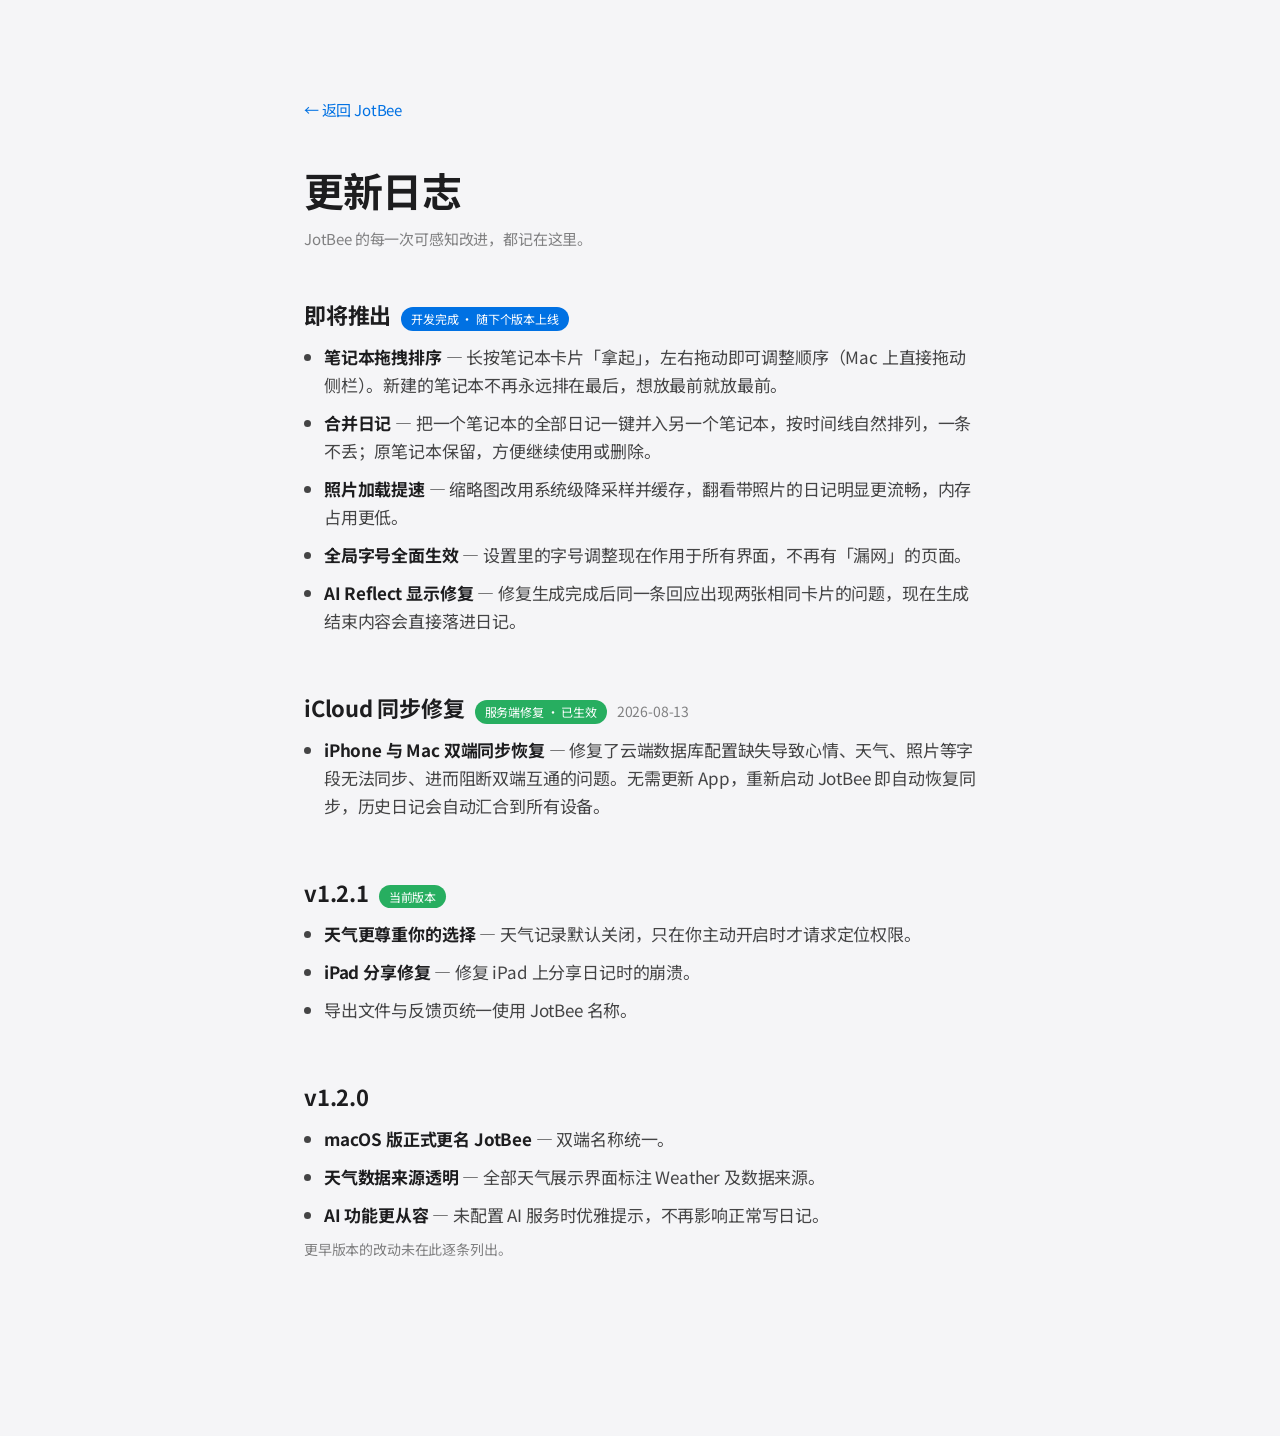
==== changelog.html @ 76818649 "site: 新增更新日志页(即将推出/服务端修复/历史版本)+ 导航与 footer 入口 + 首页版本号订正 v1.2.1 Co-Authored-By: Claude Fable 5 <norep" ====
<!DOCTYPE html>
<html lang="zh-CN">
<head>
    <meta charset="UTF-8">
    <meta name="viewport" content="width=device-width, initial-scale=1.0">
    <title>JotBee 更新日志</title>
    <meta name="description" content="JotBee 的每一次可感知改进：新功能、体验优化与问题修复。">
    <link rel="icon" type="image/png" href="assets/favicon-jotbee.png">
    <link rel="apple-touch-icon" href="assets/favicon-jotbee.png">
    <link rel="stylesheet" href="styles.css">
    <style>
        .changelog-wrap { max-width: 720px; margin: 0 auto; padding: 96px 24px 120px; }
        .changelog-wrap h1 { font-size: 40px; letter-spacing: -0.02em; margin-bottom: 8px; }
        .changelog-meta { color: var(--text-tertiary); font-size: 15px; margin-bottom: 48px; }
        .changelog-back { display: inline-block; margin-bottom: 40px; color: var(--accent); text-decoration: none; font-size: 15px; }
        .changelog-back:hover { text-decoration: underline; }
        .release { margin-bottom: 56px; }
        .release-head { display: flex; align-items: baseline; gap: 10px; flex-wrap: wrap; margin-bottom: 4px; }
        .release-head h2 { font-size: 22px; letter-spacing: -0.01em; margin: 0; }
        .release-badge { font-size: 12px; padding: 3px 10px; border-radius: 999px; background: var(--accent); color: #fff; white-space: nowrap; }
        .release-badge.badge-live { background: #27AE60; }
        .release-date { color: var(--text-tertiary); font-size: 14px; }
        .release ul { padding-left: 20px; margin: 12px 0 0; }
        .release li { color: var(--text-secondary); font-size: 17px; line-height: 1.65; margin: 10px 0; }
        .release li strong { color: var(--text-primary); }
        .release-note { color: var(--text-tertiary); font-size: 14px; margin-top: 10px; }
    </style>
</head>
<body>
    <div class="changelog-wrap">
        <a class="changelog-back" href="index.html">← 返回 JotBee</a>
        <h1>更新日志</h1>
        <p class="changelog-meta">JotBee 的每一次可感知改进，都记在这里。</p>

        <div class="release">
            <div class="release-head">
                <h2>即将推出</h2>
                <span class="release-badge">开发完成 · 随下个版本上线</span>
            </div>
            <ul>
                <li><strong>笔记本拖拽排序</strong> — 长按笔记本卡片「拿起」，左右拖动即可调整顺序（Mac 上直接拖动侧栏）。新建的笔记本不再永远排在最后，想放最前就放最前。</li>
                <li><strong>合并日记</strong> — 把一个笔记本的全部日记一键并入另一个笔记本，按时间线自然排列，一条不丢；原笔记本保留，方便继续使用或删除。</li>
                <li><strong>照片加载提速</strong> — 缩略图改用系统级降采样并缓存，翻看带照片的日记明显更流畅，内存占用更低。</li>
                <li><strong>全局字号全面生效</strong> — 设置里的字号调整现在作用于所有界面，不再有「漏网」的页面。</li>
                <li><strong>AI Reflect 显示修复</strong> — 修复生成完成后同一条回应出现两张相同卡片的问题，现在生成结束内容会直接落进日记。</li>
            </ul>
        </div>

        <div class="release">
            <div class="release-head">
                <h2>iCloud 同步修复</h2>
                <span class="release-badge badge-live">服务端修复 · 已生效</span>
                <span class="release-date">2026-08-13</span>
            </div>
            <ul>
                <li><strong>iPhone 与 Mac 双端同步恢复</strong> — 修复了云端数据库配置缺失导致心情、天气、照片等字段无法同步、进而阻断双端互通的问题。无需更新 App，重新启动 JotBee 即自动恢复同步，历史日记会自动汇合到所有设备。</li>
            </ul>
        </div>

        <div class="release">
            <div class="release-head">
                <h2>v1.2.1</h2>
                <span class="release-badge badge-live">当前版本</span>
            </div>
            <ul>
                <li><strong>天气更尊重你的选择</strong> — 天气记录默认关闭，只在你主动开启时才请求定位权限。</li>
                <li><strong>iPad 分享修复</strong> — 修复 iPad 上分享日记时的崩溃。</li>
                <li>导出文件与反馈页统一使用 JotBee 名称。</li>
            </ul>
        </div>

        <div class="release">
            <div class="release-head">
                <h2>v1.2.0</h2>
            </div>
            <ul>
                <li><strong>macOS 版正式更名 JotBee</strong> — 双端名称统一。</li>
                <li><strong>天气数据来源透明</strong> — 全部天气展示界面标注  Weather 及数据来源。</li>
                <li><strong>AI 功能更从容</strong> — 未配置 AI 服务时优雅提示，不再影响正常写日记。</li>
            </ul>
            <p class="release-note">更早版本的改动未在此逐条列出。</p>
        </div>
    </div>
</body>
</html>
---- styles.css ----
/* ===== ClearSky — Apple-inspired System (v2) ===== */

@import url('https://fonts.googleapis.com/css2?family=Noto+Sans+SC:wght@300;400;500;600;700&display=swap');

*, *::before, *::after { margin: 0; padding: 0; box-sizing: border-box }

:root {
    /* Surfaces (defaults — overridden by theme classes) */
    --bg-page: #f5f5f7;
    --bg-dark: #000000;
    --bg-white: #ffffff;
    --bg-light: #f5f5f7;
    --bg-card: #ffffff;
    --bg-card-dark: #1d1d1f;

    --text-primary: #1d1d1f;
    --text-secondary: rgba(0, 0, 0, 0.72);
    --text-tertiary: rgba(0, 0, 0, 0.48);

    --accent: #0071e3;
    --accent-hover: #0077ed;
    --accent-soft: rgba(0, 113, 227, 0.08);
    --link-light: #0066cc;
    --link-dark: #2997ff;

    --border-light: rgba(0, 0, 0, 0.08);
    --border-dark: rgba(255, 255, 255, 0.12);

    --font-display: 'SF Pro Display', -apple-system, BlinkMacSystemFont,
        'PingFang SC', 'Noto Sans SC', 'Source Han Sans CN',
        'Microsoft YaHei', 'Helvetica Neue', sans-serif;
    --font-text: 'SF Pro Text', -apple-system, BlinkMacSystemFont,
        'PingFang SC', 'Noto Sans SC', 'Source Han Sans CN',
        'Microsoft YaHei', 'Helvetica Neue', sans-serif;
    --font-mono: 'SF Mono', ui-monospace, Menlo, monospace;

    --max-width: 1040px;
    --section-padding: 120px 0;
    --radius-card: 18px;
    --radius-tile: 22px;
    --radius-pill: 980px;
}

/* ===== Theme: Warm (gold + cream) ===== */
.theme-warm {
    --bg-page: #f4efe6;
    --bg-light: #f4efe6;
    --bg-white: #faf6ef;
    --bg-card: #faf6ef;
    --accent: #a17434;
    --accent-hover: #b88440;
    --accent-soft: rgba(161, 116, 52, 0.10);
    --link-light: #7d5722;
    --link-dark: #d6a558;
}

/* ===== Theme: Mono (pure black/white) ===== */
.theme-mono {
    --accent: #1d1d1f;
    --accent-hover: #000000;
    --accent-soft: rgba(0, 0, 0, 0.06);
    --link-light: #1d1d1f;
    --link-dark: #ffffff;
}

html { scroll-behavior: smooth }

body {
    font-family: var(--font-text);
    font-size: 17px;
    line-height: 1.47;
    letter-spacing: -0.01em;
    color: var(--text-primary);
    background: var(--bg-page);
    -webkit-font-smoothing: antialiased;
    -moz-osx-font-smoothing: grayscale;
    text-wrap: pretty;
}

a { color: inherit; text-decoration: none }
img { max-width: 100%; height: auto; display: block }
button { font-family: inherit; cursor: pointer; border: none; background: none }

/* ===== Skip link ===== */
.skip-nav {
    position: absolute; top: -100%; left: 16px; z-index: 200;
    background: var(--accent); color: #fff;
    padding: 8px 16px; border-radius: 0 0 8px 8px;
    font-size: 14px; font-weight: 600;
}
.skip-nav:focus { top: 0 }

/* ===== Top Nav ===== */
.nav {
    position: sticky; top: 0; z-index: 100;
    background: rgba(0, 0, 0, 0.78);
    backdrop-filter: saturate(180%) blur(20px);
    -webkit-backdrop-filter: saturate(180%) blur(20px);
    height: 48px;
}
.theme-warm .nav { background: rgba(40, 26, 14, 0.82) }
.nav-inner {
    max-width: var(--max-width);
    margin: 0 auto; padding: 0 24px;
    height: 48px;
    display: flex; align-items: center; justify-content: space-between;
}
.nav-logo {
    font-family: var(--font-display);
    font-size: 17px; font-weight: 600;
    color: #fff; letter-spacing: -0.01em;
    display: inline-flex; align-items: center; gap: 8px;
}
.nav-logo-mark {
    width: 16px; height: 16px;
    border-radius: 4px;
    background: linear-gradient(135deg, #fff 0%, #d4d4d6 100%);
    display: inline-block;
}
.theme-warm .nav-logo-mark {
    background: linear-gradient(135deg, #e6c98a 0%, #a17434 100%);
}
.nav-links { display: flex; gap: 28px }
.nav-links a {
    font-size: 12px; font-weight: 400;
    color: rgba(255, 255, 255, 0.78);
    transition: color .2s;
}
.nav-links a:hover { color: #fff }

/* ===== Sections ===== */
.section { padding: var(--section-padding); position: relative }
.section-inner {
    max-width: var(--max-width);
    margin: 0 auto; padding: 0 24px;
}
.section-dark { background: var(--bg-dark); color: #fff }
.section-light { background: var(--bg-light); color: var(--text-primary) }
.section-white { background: var(--bg-white); color: var(--text-primary) }
.section + .section { border-top: 0 }

.theme-warm .section-dark { background: #1a120a }

/* ===== Typography ===== */
.eyebrow {
    font-family: var(--font-display);
    font-size: 13px; font-weight: 500;
    text-transform: uppercase;
    letter-spacing: 0.12em;
    color: var(--accent);
    margin-bottom: 16px;
}
.section-dark .eyebrow { color: var(--link-dark) }
.theme-mono .section-dark .eyebrow { color: rgba(255,255,255,.7) }

.headline-hero {
    font-family: var(--font-display);
    font-size: clamp(40px, 6vw, 76px);
    font-weight: 600;
    line-height: 1.04;
    letter-spacing: -0.025em;
}
.headline-section {
    font-family: var(--font-display);
    font-size: clamp(28px, 4vw, 44px);
    font-weight: 600;
    line-height: 1.08;
    letter-spacing: -0.015em;
}
.headline-tile {
    font-family: var(--font-display);
    font-size: 24px; font-weight: 600;
    line-height: 1.16; letter-spacing: -0.01em;
}
.subtitle {
    font-family: var(--font-display);
    font-size: clamp(17px, 1.6vw, 21px);
    font-weight: 400;
    line-height: 1.4;
    letter-spacing: 0;
    margin-top: 16px;
    color: var(--text-secondary);
    max-width: 640px;
}
.section-dark .subtitle { color: rgba(255, 255, 255, 0.72) }
.section-inner.center { text-align: center }
.section-inner.center .subtitle { margin-left: auto; margin-right: auto }

/* ===== Buttons ===== */
.btn {
    display: inline-flex; align-items: center; gap: 8px;
    font-family: var(--font-text);
    font-size: 15px; font-weight: 500;
    padding: 11px 24px;
    border-radius: var(--radius-pill);
    transition: all .2s ease;
    border: 1px solid transparent;
}
.btn-primary { background: var(--accent); color: #fff }
.btn-primary:hover { background: var(--accent-hover); transform: translateY(-1px) }
.btn-ghost {
    border-color: rgba(0,0,0,.18);
    color: var(--text-primary);
}
.btn-ghost:hover { background: rgba(0,0,0,.04) }
.section-dark .btn-ghost {
    border-color: rgba(255,255,255,.28);
    color: #fff;
}
.section-dark .btn-ghost:hover { background: rgba(255,255,255,.08) }
.theme-mono .btn-primary { background: #1d1d1f; color: #fff }
.theme-mono .section-dark .btn-primary { background: #fff; color: #000 }

.link-arrow {
    display: inline-flex; align-items: center; gap: 4px;
    color: var(--accent);
    font-size: 15px; font-weight: 500;
    transition: gap .2s;
}
.link-arrow:hover { gap: 8px }
.section-dark .link-arrow { color: var(--link-dark) }
.theme-mono .section-dark .link-arrow { color: #fff }

/* ===== Hero ===== */
.hero {
    padding: 80px 0 40px;
    display: grid;
    grid-template-columns: 1.05fr 1fr;
    gap: 64px;
    align-items: center;
}
.hero-text .headline-hero { margin-bottom: 0 }
.hero-meta {
    margin-top: 32px;
    display: flex; gap: 16px; flex-wrap: wrap;
    align-items: center;
}
.hero-stat {
    display: inline-flex; align-items: center; gap: 8px;
    font-size: 13px;
    color: rgba(255,255,255,.6);
}
.hero-stat-dot {
    width: 6px; height: 6px;
    border-radius: 50%;
    background: #34c759;
    box-shadow: 0 0 0 4px rgba(52, 199, 89, 0.18);
}

/* Hero mockup composition */
.hero-stage {
    position: relative;
    aspect-ratio: 4 / 5;
    width: 100%;
    max-width: 460px;
    margin: 0 auto;
}
.mock {
    position: absolute;
    border-radius: 14px;
    overflow: hidden;
    box-shadow:
        0 1px 1px rgba(0,0,0,.04),
        0 12px 28px rgba(0,0,0,.18),
        0 32px 80px rgba(0,0,0,.28);
}

/* JotBee editor mock — back left */
.mock-jotbee {
    width: 78%;
    top: 6%;
    left: 0;
    background: #faf6ef;
    transform: rotate(-3deg);
    border: 1px solid rgba(0,0,0,.06);
}
.theme-mono .mock-jotbee { background: #fff }
.mock-jotbee-bar {
    height: 30px;
    background: linear-gradient(180deg, #f0ebe1 0%, #e8e2d4 100%);
    display: flex; align-items: center; padding: 0 12px; gap: 6px;
    border-bottom: 1px solid rgba(0,0,0,.05);
}
.mock-jotbee-bar i {
    width: 10px; height: 10px; border-radius: 50%;
    background: rgba(0,0,0,.18);
}
.mock-jotbee-bar i:nth-child(1) { background: #ff5f57 }
.mock-jotbee-bar i:nth-child(2) { background: #febc2e }
.mock-jotbee-bar i:nth-child(3) { background: #28c840 }
.mock-jotbee-body {
    padding: 22px 24px 28px;
    font-family: var(--font-display);
    color: #2a241a;
}
.mock-jotbee-date {
    font-size: 11px; color: #a89a82;
    letter-spacing: 0.08em; text-transform: uppercase;
    margin-bottom: 8px;
}
.mock-jotbee-title {
    font-size: 17px; font-weight: 600;
    margin-bottom: 12px; line-height: 1.3;
}
.mock-jotbee-line {
    height: 7px; border-radius: 3px;
    background: rgba(58, 44, 24, 0.14);
    margin-bottom: 7px;
}
.mock-jotbee-line.short { width: 64% }
.mock-jotbee-line.medium { width: 84% }
.mock-jotbee-emoji {
    margin-top: 14px;
    display: flex; gap: 6px;
    font-size: 13px;
}
.mock-jotbee-tag {
    display: inline-block;
    padding: 3px 9px;
    border-radius: 100px;
    background: rgba(161, 116, 52, .12);
    color: #a17434;
    font-size: 10px;
    font-weight: 600;
}

/* VoiceBee floating panel — front right */
.mock-voicebee {
    width: 64%;
    bottom: 4%;
    right: 0;
    background: rgba(28, 28, 30, 0.86);
    backdrop-filter: blur(24px) saturate(160%);
    -webkit-backdrop-filter: blur(24px) saturate(160%);
    color: #fff;
    padding: 18px 20px 16px;
    transform: rotate(2.5deg);
    border: 1px solid rgba(255,255,255,.08);
}
.mock-voicebee-text {
    font-family: var(--font-display);
    font-size: 14px;
    line-height: 1.4;
    letter-spacing: -0.005em;
    color: rgba(255,255,255,.95);
}
.mock-voicebee-cursor {
    display: inline-block;
    width: 1px; height: 14px;
    background: #fff;
    margin-left: 1px;
    vertical-align: -2px;
    animation: blink 1s step-end infinite;
}
@keyframes blink { 50% { opacity: 0 } }
.mock-voicebee-bottom {
    margin-top: 14px;
    display: flex; align-items: center; justify-content: space-between;
    gap: 10px;
    padding-top: 12px;
    border-top: 1px solid rgba(255,255,255,.10);
}
.mock-voicebee-wave {
    display: flex; align-items: center; gap: 3px;
    height: 14px;
}
.mock-voicebee-wave span {
    display: block;
    width: 2px;
    background: #ff453a;
    border-radius: 2px;
    animation: wave 1.2s ease-in-out infinite;
}
.mock-voicebee-wave span:nth-child(1) { height: 30%; animation-delay: -.4s }
.mock-voicebee-wave span:nth-child(2) { height: 60%; animation-delay: -.2s }
.mock-voicebee-wave span:nth-child(3) { height: 100%; animation-delay: 0s }
.mock-voicebee-wave span:nth-child(4) { height: 70%; animation-delay: -.3s }
.mock-voicebee-wave span:nth-child(5) { height: 45%; animation-delay: -.1s }
.mock-voicebee-wave span:nth-child(6) { height: 80%; animation-delay: -.5s }
@keyframes wave {
    0%, 100% { transform: scaleY(.5) }
    50% { transform: scaleY(1) }
}
.mock-voicebee-kbd {
    font-family: var(--font-mono);
    font-size: 10px;
    color: rgba(255,255,255,.55);
    padding: 3px 8px;
    border: 1px solid rgba(255,255,255,.18);
    border-radius: 5px;
}

@media (prefers-reduced-motion: reduce) {
    .mock-voicebee-cursor, .mock-voicebee-wave span { animation: none }
}

/* Decorative ambient glow behind mockups */
.hero-stage::before {
    content: '';
    position: absolute;
    inset: -10% -5% -5% -5%;
    background:
        radial-gradient(40% 35% at 70% 30%, var(--accent-soft) 0%, transparent 60%),
        radial-gradient(45% 40% at 30% 70%, var(--accent-soft) 0%, transparent 60%);
    z-index: -1;
    filter: blur(20px);
}

/* ===== Products grid ===== */
.products-grid {
    display: grid;
    grid-template-columns: 1fr 1fr;
    gap: 14px;
    margin-top: 56px;
}
.product-tile {
    display: flex; flex-direction: column;
    padding: 40px 36px 36px;
    background: var(--bg-card);
    border-radius: var(--radius-card);
    border: 1px solid var(--border-light);
    transition: transform .35s ease, box-shadow .35s ease, border-color .35s ease;
    position: relative;
    overflow: hidden;
    text-align: left;
    color: var(--text-primary);
    min-height: 360px;
}
.section-dark .product-tile {
    background: var(--bg-card-dark);
    border-color: var(--border-dark);
    color: #fff;
}
.product-tile:hover {
    transform: translateY(-3px);
    box-shadow: 0 20px 50px rgba(0,0,0,.10);
    border-color: rgba(0,0,0,.16);
}
.section-dark .product-tile:hover {
    box-shadow: 0 20px 50px rgba(0,0,0,.5);
    border-color: rgba(255,255,255,.22);
}
.product-tile-head {
    display: flex; align-items: center; gap: 16px;
    margin-bottom: 20px;
}
.product-tile-icon {
    width: 64px; height: 64px;
    background: #f3ecdc;
    box-shadow: 0 6px 20px rgba(0,0,0,.10);
    flex-shrink: 0;
    object-fit: cover;
    /* True iOS squircle (n=5 superellipse) */
    -webkit-mask-image: url("assets/squircle.svg");
    mask-image: url("assets/squircle.svg");
    -webkit-mask-size: 100% 100%;
    mask-size: 100% 100%;
}
.product-tile-meta { display: flex; flex-direction: column; gap: 2px }
.product-tile h3 {
    font-family: var(--font-display);
    font-size: 26px; font-weight: 600;
    letter-spacing: -0.015em;
    line-height: 1.1;
}
.product-tile-platform {
    font-size: 12px; color: var(--text-tertiary);
    letter-spacing: 0.04em;
}
.section-dark .product-tile-platform { color: rgba(255,255,255,.5) }
.product-tile-tagline {
    font-family: var(--font-display);
    font-size: 19px; font-weight: 500;
    line-height: 1.32; letter-spacing: -0.01em;
    margin-bottom: 12px;
    max-width: 22ch;
}
.product-tile-desc {
    font-size: 14px;
    color: var(--text-secondary);
    line-height: 1.55;
    margin-bottom: 24px;
}
.section-dark .product-tile-desc { color: rgba(255,255,255,.65) }
.product-tile-features {
    display: flex; flex-wrap: wrap; gap: 6px;
    margin-bottom: 24px;
}
.product-tile-features span {
    font-size: 11px;
    padding: 4px 10px;
    border-radius: 100px;
    background: rgba(0,0,0,.05);
    color: var(--text-secondary);
    font-weight: 500;
}
.section-dark .product-tile-features span {
    background: rgba(255,255,255,.08);
    color: rgba(255,255,255,.7);
}
.product-tile-cta {
    margin-top: auto;
    display: inline-flex; align-items: center; gap: 4px;
    color: var(--accent);
    font-size: 15px; font-weight: 500;
    transition: gap .2s;
}
.product-tile:hover .product-tile-cta { gap: 8px }
.section-dark .product-tile-cta { color: var(--link-dark) }
.theme-mono .section-dark .product-tile-cta { color: #fff }

/* ===== Updates / Timeline ===== */
.updates-timeline {
    margin-top: 56px;
    display: grid;
    gap: 20px;
}
.update-row {
    display: grid;
    grid-template-columns: 180px 1fr;
    gap: 32px;
    align-items: flex-start;
    padding: 28px 0;
    border-top: 1px solid var(--border-light);
}
.section-dark .update-row { border-top-color: var(--border-dark) }
.update-row:last-child { border-bottom: 1px solid var(--border-light) }
.section-dark .update-row:last-child { border-bottom-color: var(--border-dark) }
.update-date {
    font-family: var(--font-mono);
    font-size: 13px;
    color: var(--text-tertiary);
    letter-spacing: 0;
    padding-top: 4px;
}
.section-dark .update-date { color: rgba(255,255,255,.5) }
.update-content h3 {
    font-family: var(--font-display);
    font-size: 22px; font-weight: 600;
    letter-spacing: -0.01em;
    margin-bottom: 4px;
    display: flex; align-items: baseline; gap: 10px;
    flex-wrap: wrap;
}
.update-version {
    font-family: var(--font-mono);
    font-size: 12px;
    color: var(--accent);
    background: var(--accent-soft);
    padding: 2px 8px; border-radius: 4px;
    font-weight: 500;
}
.section-dark .update-version { color: var(--link-dark); background: rgba(41, 151, 255, 0.14) }
.theme-mono .section-dark .update-version { color: #fff; background: rgba(255,255,255,.14) }
.update-list {
    list-style: none;
    margin-top: 10px;
}
.update-list li {
    font-size: 15px;
    line-height: 1.7;
    color: var(--text-secondary);
    padding-left: 18px;
    position: relative;
}
.section-dark .update-list li { color: rgba(255,255,255,.7) }
.update-list li::before {
    content: '';
    position: absolute;
    left: 0; top: 11px;
    width: 6px; height: 6px;
    border-radius: 50%;
    background: var(--accent);
    opacity: .55;
}

/* ===== Principles (was Values) ===== */
.principles {
    display: grid;
    grid-template-columns: repeat(4, 1fr);
    gap: 0;
    margin-top: 64px;
    border-top: 1px solid var(--border-light);
}
.section-dark .principles { border-top-color: var(--border-dark) }
.principle {
    padding: 36px 28px 8px;
    border-right: 1px solid var(--border-light);
    text-align: left;
}
.section-dark .principle { border-right-color: var(--border-dark) }
.principle:last-child { border-right: none }
.principle-num {
    font-family: var(--font-mono);
    font-size: 12px;
    color: var(--text-tertiary);
    margin-bottom: 16px;
    letter-spacing: 0.04em;
}
.section-dark .principle-num { color: rgba(255,255,255,.4) }
.principle h3 {
    font-family: var(--font-display);
    font-size: 18px; font-weight: 600;
    line-height: 1.3;
    letter-spacing: -0.005em;
    margin-bottom: 10px;
}
.principle p {
    font-size: 14px;
    color: var(--text-secondary);
    line-height: 1.6;
}
.section-dark .principle p { color: rgba(255,255,255,.65) }

/* ===== About strip ===== */
.about-strip {
    display: grid;
    grid-template-columns: minmax(0, 1.2fr) 1fr;
    gap: 80px;
    align-items: start;
}
.about-strip h2 {
    font-family: var(--font-display);
    font-size: clamp(28px, 3.6vw, 40px);
    font-weight: 600;
    line-height: 1.12;
    letter-spacing: -0.015em;
}
.about-strip-aside {
    font-size: 15px;
    color: var(--text-secondary);
    line-height: 1.7;
    padding-top: 8px;
    border-top: 1px solid var(--border-light);
}
.section-dark .about-strip-aside {
    color: rgba(255,255,255,.7);
    border-top-color: var(--border-dark);
}
.about-strip-aside p { margin-top: 16px }
.about-strip-aside p:first-child { margin-top: 0 }
.about-strip-aside .link-arrow { margin-top: 24px; display: inline-flex }

/* ===== Blog list ===== */
.blog-list {
    margin-top: 56px;
    display: grid;
    gap: 0;
    border-top: 1px solid var(--border-light);
}
.section-dark .blog-list { border-top-color: var(--border-dark) }
.blog-row {
    display: grid;
    grid-template-columns: 140px 1fr auto;
    gap: 32px;
    align-items: center;
    padding: 28px 8px;
    border-bottom: 1px solid var(--border-light);
    color: var(--text-primary);
    transition: padding .2s ease, background .2s ease;
}
.section-dark .blog-row {
    border-bottom-color: var(--border-dark);
    color: #fff;
}
.blog-row:hover {
    padding-left: 16px; padding-right: 0;
    background: rgba(0,0,0,.02);
}
.section-dark .blog-row:hover { background: rgba(255,255,255,.03) }
.blog-row-date {
    font-family: var(--font-mono);
    font-size: 13px;
    color: var(--text-tertiary);
}
.section-dark .blog-row-date { color: rgba(255,255,255,.5) }
.blog-row h3 {
    font-family: var(--font-display);
    font-size: 19px; font-weight: 500;
    line-height: 1.4;
    letter-spacing: -0.005em;
}
.blog-row-arrow {
    color: var(--accent);
    font-size: 15px;
    opacity: 0;
    transform: translateX(-4px);
    transition: all .2s;
}
.blog-row:hover .blog-row-arrow {
    opacity: 1; transform: translateX(0);
}
.section-dark .blog-row-arrow { color: var(--link-dark) }
.theme-mono .section-dark .blog-row-arrow { color: #fff }

.blog-cta {
    margin-top: 32px;
}

/* ===== Notes (replaces Quotes) ===== */
.notes {
    display: grid;
    grid-template-columns: repeat(3, 1fr);
    gap: 24px;
    margin-top: 56px;
}
.note {
    padding: 32px 28px;
    border-radius: var(--radius-card);
    background: var(--bg-card);
    border: 1px solid var(--border-light);
    text-align: left;
}
.section-dark .note {
    background: var(--bg-card-dark);
    border-color: var(--border-dark);
}
.note-num {
    font-family: var(--font-mono);
    font-size: 11px;
    color: var(--text-tertiary);
    letter-spacing: 0.08em;
    margin-bottom: 16px;
}
.section-dark .note-num { color: rgba(255,255,255,.4) }
.note p {
    font-family: var(--font-display);
    font-size: 17px;
    line-height: 1.5;
    letter-spacing: -0.005em;
    color: var(--text-primary);
}
.section-dark .note p { color: rgba(255,255,255,.92) }

/* ===== CTA ===== */
.cta-block {
    text-align: center;
    padding: 24px 0;
}
.cta-buttons {
    display: flex; gap: 12px; justify-content: center;
    margin-top: 36px;
    flex-wrap: wrap;
}

/* ===== Footer ===== */
.footer {
    background: var(--bg-white);
    color: var(--text-secondary);
    padding: 64px 0 32px;
    border-top: 1px solid var(--border-light);
}
.theme-warm .footer { background: #efe7d7 }
.section-dark + .footer { /* no extra rule */ }
.footer-inner {
    max-width: var(--max-width);
    margin: 0 auto;
    padding: 0 24px;
    display: grid;
    grid-template-columns: 2fr 1fr 1fr 1fr;
    gap: 40px;
}
.footer-brand {
    font-family: var(--font-display);
    font-size: 20px; font-weight: 600;
    color: var(--text-primary);
    margin-bottom: 8px;
}
.footer-tagline {
    font-size: 13px;
    color: var(--text-tertiary);
    max-width: 28ch;
}
.footer-col h4 {
    font-size: 12px; font-weight: 600;
    color: var(--text-primary);
    letter-spacing: 0.04em;
    margin-bottom: 14px;
}
.footer-col a {
    display: block;
    font-size: 13px;
    color: var(--text-secondary);
    line-height: 2.1;
    transition: color .2s;
}
.footer-col a:hover { color: var(--accent) }
.footer-legal {
    max-width: var(--max-width);
    margin: 48px auto 0;
    padding: 20px 24px 0;
    border-top: 1px solid var(--border-light);
    display: flex; justify-content: space-between; align-items: center;
    font-size: 12px;
    color: var(--text-tertiary);
}

/* ===== Fade-in ===== */
.fade-in {
    opacity: 0;
    transform: translateY(24px);
    transition: opacity .8s ease, transform .8s ease;
}
.fade-in.visible {
    opacity: 1;
    transform: translateY(0);
}
@media (prefers-reduced-motion: reduce) {
    .fade-in { opacity: 1; transform: none; transition: none }
    html { scroll-behavior: auto }
}

/* ===== Product page ===== */
.product-hero {
    text-align: center;
    padding: 100px 0 60px;
}
.product-hero-icon {
    width: 140px; height: 140px;
    background: #f3ecdc;
    margin: 0 auto 32px;
    box-shadow: 0 20px 60px rgba(0,0,0,.18);
    display: block;
    object-fit: cover;
    /* True iOS squircle (n=5 superellipse) */
    -webkit-mask-image: url("assets/squircle.svg");
    mask-image: url("assets/squircle.svg");
    -webkit-mask-size: 100% 100%;
    mask-size: 100% 100%;
}
.product-hero h1 {
    font-family: var(--font-display);
    font-size: clamp(48px, 7vw, 88px);
    font-weight: 600;
    line-height: 1.04;
    letter-spacing: -0.025em;
}
.product-hero .product-hero-tag {
    font-family: var(--font-display);
    font-size: clamp(20px, 2.4vw, 28px);
    font-weight: 400;
    margin-top: 16px;
    color: var(--text-secondary);
}
.section-dark .product-hero .product-hero-tag { color: rgba(255,255,255,.72) }
.product-hero-meta {
    margin-top: 18px;
    font-size: 13px;
    color: var(--text-tertiary);
    letter-spacing: 0.04em;
}
.section-dark .product-hero-meta { color: rgba(255,255,255,.5) }

/* Product sub-nav */
.subnav {
    position: sticky; top: 48px; z-index: 99;
    background: rgba(255,255,255,.78);
    backdrop-filter: saturate(180%) blur(20px);
    -webkit-backdrop-filter: saturate(180%) blur(20px);
    border-bottom: 1px solid var(--border-light);
    height: 48px;
}
.subnav-inner {
    max-width: var(--max-width);
    margin: 0 auto; padding: 0 24px;
    height: 48px;
    display: flex; align-items: center; justify-content: space-between;
    gap: 24px;
}
.subnav-name {
    font-family: var(--font-display);
    font-size: 17px; font-weight: 600;
    color: var(--text-primary);
    display: inline-flex; align-items: center; gap: 10px;
}
.subnav-name img {
    width: 22px; height: 22px;
    background: #f3ecdc;
    object-fit: cover;
    -webkit-mask-image: url("assets/squircle.svg");
    mask-image: url("assets/squircle.svg");
    -webkit-mask-size: 100% 100%;
    mask-size: 100% 100%;
}
.subnav-links {
    display: flex; gap: 24px;
    overflow-x: auto;
}
.subnav-links a {
    font-size: 12px;
    color: var(--text-secondary);
    white-space: nowrap;
    transition: color .2s;
}
.subnav-links a:hover { color: var(--accent) }

/* Feature large block */
.feature-block {
    text-align: center;
    max-width: 700px;
    margin: 0 auto;
}
.feature-block h2 {
    font-family: var(--font-display);
    font-size: clamp(32px, 4.5vw, 56px);
    font-weight: 600;
    line-height: 1.06;
    letter-spacing: -0.02em;
    margin-bottom: 16px;
}
.feature-block .subtitle {
    margin-left: auto; margin-right: auto;
    font-size: clamp(17px, 1.6vw, 21px);
}

/* Feature grid */
.features-grid {
    display: grid;
    grid-template-columns: repeat(3, 1fr);
    gap: 14px;
    margin-top: 56px;
    text-align: left;
}
.feature-card {
    padding: 32px 28px;
    background: var(--bg-card);
    border-radius: var(--radius-card);
    border: 1px solid var(--border-light);
    transition: transform .3s, box-shadow .3s;
}
.section-dark .feature-card {
    background: var(--bg-card-dark);
    border-color: var(--border-dark);
}
.section-light .feature-card { background: var(--bg-white) }
.feature-card:hover {
    transform: translateY(-3px);
    box-shadow: 0 12px 30px rgba(0,0,0,.08);
}
.feature-card-icon {
    width: 36px; height: 36px;
    display: inline-flex; align-items: center; justify-content: center;
    border-radius: 10px;
    background: var(--accent-soft);
    color: var(--accent);
    margin-bottom: 18px;
}
.section-dark .feature-card-icon { background: rgba(41,151,255,.16); color: var(--link-dark) }
.feature-card h3 {
    font-family: var(--font-display);
    font-size: 18px; font-weight: 600;
    margin-bottom: 6px;
    letter-spacing: -0.005em;
}
.feature-card p {
    font-size: 14px;
    color: var(--text-secondary);
    line-height: 1.6;
}
.section-dark .feature-card p { color: rgba(255,255,255,.65) }

/* Steps */
.steps {
    max-width: 720px;
    margin: 56px auto 0;
    display: grid;
    gap: 0;
}
.step {
    display: grid;
    grid-template-columns: 56px 1fr;
    gap: 24px;
    padding: 28px 0;
    align-items: flex-start;
    border-bottom: 1px solid var(--border-light);
}
.step:last-child { border-bottom: none }
.section-dark .step { border-bottom-color: var(--border-dark) }
.step-num-circle {
    width: 36px; height: 36px;
    border-radius: 50%;
    background: var(--accent);
    color: #fff;
    display: flex; align-items: center; justify-content: center;
    font-family: var(--font-mono);
    font-size: 14px; font-weight: 600;
}
.step-text h3 {
    font-family: var(--font-display);
    font-size: 18px; font-weight: 600;
    margin-bottom: 4px;
    letter-spacing: -0.005em;
}
.step-text p {
    font-size: 15px;
    color: var(--text-secondary);
    line-height: 1.6;
}
.section-dark .step-text p { color: rgba(255,255,255,.7) }

/* Stats row */
.stats {
    display: grid;
    grid-template-columns: repeat(4, 1fr);
    gap: 0;
    margin-top: 56px;
    border-top: 1px solid var(--border-light);
}
.section-dark .stats { border-top-color: var(--border-dark) }
.stat {
    padding: 36px 16px;
    text-align: center;
    border-right: 1px solid var(--border-light);
}
.section-dark .stat { border-right-color: var(--border-dark) }
.stat:last-child { border-right: none }
.stat-num {
    font-family: var(--font-display);
    font-size: clamp(32px, 4vw, 44px);
    font-weight: 600;
    letter-spacing: -0.02em;
    line-height: 1;
}
.stat-label {
    font-size: 13px;
    color: var(--text-secondary);
    margin-top: 8px;
}
.section-dark .stat-label { color: rgba(255,255,255,.6) }

/* Changelog (product page) */
.changelog {
    max-width: 720px;
    margin: 48px auto 0;
}
.changelog-entry {
    padding: 24px 0;
    border-bottom: 1px solid var(--border-light);
}
.changelog-entry:last-child { border-bottom: none }
.section-dark .changelog-entry { border-bottom-color: var(--border-dark) }
.changelog-entry h3 {
    font-family: var(--font-display);
    font-size: 18px; font-weight: 600;
    margin-bottom: 12px;
    display: flex; align-items: baseline; gap: 10px;
    flex-wrap: wrap;
}
.changelog-date {
    font-family: var(--font-mono);
    font-size: 12px;
    color: var(--text-tertiary);
    font-weight: 400;
}
.section-dark .changelog-date { color: rgba(255,255,255,.5) }
.changelog-entry ul { list-style: none }
.changelog-entry li {
    font-size: 14px;
    color: var(--text-secondary);
    line-height: 1.9;
    padding-left: 18px;
    position: relative;
}
.section-dark .changelog-entry li { color: rgba(255,255,255,.7) }
.changelog-entry li::before {
    content: '';
    position: absolute;
    left: 0; top: 11px;
    width: 5px; height: 5px;
    border-radius: 50%;
    background: var(--accent);
    opacity: .55;
}

/* JotBee specific: device mockups */
.devices-row {
    margin-top: 64px;
    display: grid;
    grid-template-columns: 1.4fr 1fr;
    gap: 32px;
    align-items: center;
}
.mac-mock {
    aspect-ratio: 16 / 10;
    background: linear-gradient(180deg, #faf6ef 0%, #f0ebe1 100%);
    border-radius: 14px 14px 4px 4px;
    border: 1px solid rgba(0,0,0,.08);
    box-shadow: 0 30px 60px rgba(0,0,0,.18);
    overflow: hidden;
    position: relative;
}
.mac-mock::after {
    content: '';
    position: absolute;
    bottom: -10px; left: -4%;
    right: -4%;
    height: 14px;
    background: linear-gradient(180deg, #d4d4d6 0%, #b0b0b3 100%);
    border-radius: 0 0 8px 8px;
}
.mac-mock-bar {
    height: 32px;
    background: linear-gradient(180deg, #ede7d8 0%, #e3dcc9 100%);
    display: flex; align-items: center; padding: 0 14px; gap: 6px;
    border-bottom: 1px solid rgba(0,0,0,.06);
}
.mac-mock-bar i {
    width: 11px; height: 11px; border-radius: 50%;
}
.mac-mock-bar i:nth-child(1) { background: #ff5f57 }
.mac-mock-bar i:nth-child(2) { background: #febc2e }
.mac-mock-bar i:nth-child(3) { background: #28c840 }
.mac-mock-body {
    padding: 28px 36px;
}
.mac-mock-body .mock-jotbee-date { font-size: 12px; margin-bottom: 12px }
.mac-mock-body .mock-jotbee-title { font-size: 22px; margin-bottom: 18px }
.mac-mock-body .mock-jotbee-line { height: 9px; margin-bottom: 9px }
.iphone-mock {
    aspect-ratio: 9 / 19;
    max-width: 240px;
    margin: 0 auto;
    background: #1a120a;
    border-radius: 32px;
    padding: 6px;
    box-shadow: 0 30px 60px rgba(0,0,0,.25);
    position: relative;
}
.iphone-mock-screen {
    background: linear-gradient(180deg, #faf6ef 0%, #f4efe5 100%);
    border-radius: 26px;
    height: 100%;
    overflow: hidden;
    padding: 36px 18px 18px;
    position: relative;
}
.iphone-mock-screen::before {
    content: '';
    position: absolute; top: 12px; left: 50%;
    transform: translateX(-50%);
    width: 80px; height: 22px;
    background: #1a120a;
    border-radius: 14px;
}
.iphone-mock-line {
    height: 6px; border-radius: 3px;
    background: rgba(58,44,24,.14);
    margin-bottom: 6px;
}
.iphone-mock-line.short { width: 60% }
.iphone-mock-line.med { width: 80% }
.iphone-reflect {
    margin-top: 16px;
    padding: 12px 14px;
    background: rgba(161,116,52,.08);
    border-left: 2px solid #a17434;
    border-radius: 0 8px 8px 0;
}
.iphone-reflect-label {
    font-family: var(--font-mono);
    font-size: 9px;
    color: #a17434;
    letter-spacing: 0.08em;
    margin-bottom: 6px;
}
.iphone-reflect-line {
    height: 5px; border-radius: 3px;
    background: rgba(58,44,24,.14);
    margin-bottom: 5px;
}
.iphone-reflect-line.short { width: 70% }

/* VoiceBee specific: big hero panel */
.vb-hero-panel {
    margin: 56px auto 0;
    max-width: 600px;
    padding: 32px 40px 28px;
    background: rgba(28,28,30,.86);
    backdrop-filter: blur(24px) saturate(160%);
    -webkit-backdrop-filter: blur(24px) saturate(160%);
    border: 1px solid rgba(255,255,255,.10);
    border-radius: 20px;
    color: #fff;
    box-shadow: 0 30px 80px rgba(0,0,0,.4);
}
.vb-hero-text {
    font-family: var(--font-display);
    font-size: 22px;
    line-height: 1.4;
    color: rgba(255,255,255,.95);
    text-align: left;
}
.vb-hero-bottom {
    margin-top: 24px;
    padding-top: 20px;
    border-top: 1px solid rgba(255,255,255,.10);
    display: flex; align-items: center; justify-content: space-between;
}
.vb-hero-bottom .mock-voicebee-wave { height: 22px }
.vb-hero-bottom .mock-voicebee-wave span { width: 3px }

/* ===== Origin Story (freejournal.app) ===== */
.origin-timeline {
    display: grid;
    grid-template-columns: 1fr auto 1fr auto 1fr;
    gap: 0;
    align-items: stretch;
    margin: 80px 0 64px;
}
.origin-step {
    padding: 36px 32px;
    border: 1px solid var(--border-dark);
    border-radius: 18px;
    background: rgba(255, 255, 255, 0.02);
    display: flex;
    flex-direction: column;
}
.section-white .origin-step,
.section-light .origin-step {
    border-color: var(--border-light);
    background: rgba(0, 0, 0, 0.015);
}
.origin-step-current {
    background: var(--accent-soft);
    border-color: var(--accent);
}
.origin-step-year {
    font-size: 13px;
    font-weight: 500;
    letter-spacing: 0.04em;
    color: var(--accent);
    text-transform: uppercase;
    margin-bottom: 10px;
}
.origin-step-name {
    font-family: var(--font-display);
    font-size: 32px;
    font-weight: 600;
    letter-spacing: -0.01em;
    line-height: 1.1;
    margin-bottom: 4px;
}
.origin-step-tag {
    font-size: 13px;
    color: var(--text-tertiary);
    margin-bottom: 20px;
    font-style: italic;
}
.section-dark .origin-step-tag { color: rgba(255,255,255,0.45) }
.origin-step p {
    font-size: 15px;
    line-height: 1.62;
    color: var(--text-secondary);
    margin: 0;
}
.section-dark .origin-step p { color: rgba(255,255,255,0.72) }
.origin-step code {
    font-family: var(--font-mono);
    font-size: 13px;
    background: rgba(0,0,0,0.06);
    padding: 1px 6px;
    border-radius: 4px;
    color: var(--accent);
}
.section-dark .origin-step code { background: rgba(255,255,255,0.08) }

.origin-arrow {
    display: flex;
    align-items: center;
    justify-content: center;
    color: var(--text-tertiary);
    padding: 0 12px;
}
.section-dark .origin-arrow { color: rgba(255,255,255,0.32) }

.origin-quote {
    margin: 48px auto 0;
    max-width: 720px;
    padding: 40px 48px;
    border-left: 2px solid var(--accent);
}
.origin-quote p {
    font-family: var(--font-display);
    font-size: 22px;
    line-height: 1.5;
    font-weight: 400;
    color: var(--text-primary);
    letter-spacing: -0.005em;
    text-wrap: pretty;
    margin: 0 0 16px;
}
.section-dark .origin-quote p { color: rgba(255,255,255,0.92) }
.origin-quote-cite {
    font-size: 13px;
    color: var(--text-tertiary);
    letter-spacing: 0.02em;
}
.section-dark .origin-quote-cite { color: rgba(255,255,255,0.5) }

@media (max-width: 980px) {
    .origin-timeline {
        grid-template-columns: 1fr;
        gap: 16px;
    }
    .origin-arrow { transform: rotate(90deg); padding: 8px 0 }
    .origin-quote { padding: 32px 24px; margin-top: 32px }
    .origin-quote p { font-size: 19px }
}

/* ===== Responsive ===== */
@media (max-width: 980px) {
    :root { --section-padding: 88px 0 }
    .hero {
        grid-template-columns: 1fr;
        gap: 48px;
        padding: 56px 0 24px;
    }
    .hero-stage { max-width: 380px }
    .principles { grid-template-columns: 1fr 1fr }
    .principle:nth-child(2) { border-right: none }
    .principle:nth-child(1), .principle:nth-child(2) { border-bottom: 1px solid var(--border-light) }
    .section-dark .principle:nth-child(1), .section-dark .principle:nth-child(2) { border-bottom-color: var(--border-dark) }
    .notes { grid-template-columns: 1fr }
    .footer-inner { grid-template-columns: 1fr 1fr; }
    .footer-brand-col { grid-column: 1 / -1 }
    .about-strip { grid-template-columns: 1fr; gap: 32px }
    .blog-row { grid-template-columns: 100px 1fr auto; gap: 16px }
    .update-row { grid-template-columns: 1fr; gap: 8px }
    .update-date { padding-top: 0 }
    .features-grid { grid-template-columns: 1fr 1fr }
    .stats { grid-template-columns: 1fr 1fr }
    .stat:nth-child(2) { border-right: none }
    .devices-row { grid-template-columns: 1fr; gap: 48px }
}
@media (max-width: 640px) {
    :root { --section-padding: 64px 0 }
    .products-grid { grid-template-columns: 1fr }
    .principles { grid-template-columns: 1fr }
    .principle { border-right: none; border-bottom: 1px solid var(--border-light) }
    .section-dark .principle { border-bottom-color: var(--border-dark) }
    .principle:last-child { border-bottom: none }
    .footer-inner { grid-template-columns: 1fr }
    .footer-legal { flex-direction: column; gap: 8px; text-align: center }
    .nav-links { display: none }
    .blog-row { grid-template-columns: 1fr; gap: 4px }
    .blog-row-arrow { display: none }
    .blog-row-date { font-size: 12px }
}

/* ===== Brand Guidelines page ===== */
.brand-logo-grid {
    display: grid;
    grid-template-columns: 1fr 1fr;
    gap: 24px;
    margin-bottom: 56px;
}
.brand-logo-card {
    background: var(--bg-card);
    border: 1px solid var(--border-light);
    border-radius: var(--radius-card);
    padding: 56px 48px;
    text-align: center;
}
.section-dark .brand-logo-card {
    background: #1d1d1f;
    border-color: var(--border-dark);
}
.brand-logo-name {
    font-family: var(--font-display);
    font-size: 28px;
    font-weight: 600;
    letter-spacing: -0.015em;
    margin-bottom: 8px;
}
.brand-logo-desc {
    font-size: 15px;
    color: var(--text-secondary);
    line-height: 1.5;
}
.section-dark .brand-logo-desc { color: rgba(255,255,255,0.6) }

.brand-rules {
    display: grid;
    gap: 16px;
}
.brand-rule {
    display: grid;
    grid-template-columns: 48px 1fr;
    gap: 20px;
    align-items: start;
    background: var(--bg-card);
    border: 1px solid var(--border-light);
    border-radius: 14px;
    padding: 24px 28px;
}
.section-dark .brand-rule {
    background: #1d1d1f;
    border-color: var(--border-dark);
}
.brand-rule-mark {
    width: 36px;
    height: 36px;
    border-radius: 50%;
    display: flex;
    align-items: center;
    justify-content: center;
    font-size: 18px;
    font-weight: 600;
    color: #fff;
}
.brand-rule-mark.do { background: #3aa86a }
.brand-rule-mark.dont { background: #d24343 }
.brand-rule-title {
    font-size: 13px;
    font-weight: 600;
    letter-spacing: 0.04em;
    text-transform: uppercase;
    color: var(--text-tertiary);
    margin-bottom: 8px;
}
.section-dark .brand-rule-title { color: rgba(255,255,255,0.5) }
.brand-rule p {
    font-size: 15px;
    color: var(--text-secondary);
    line-height: 1.62;
}
.section-dark .brand-rule p { color: rgba(255,255,255,0.7) }

.brand-color-grid {
    display: grid;
    grid-template-columns: repeat(3, 1fr);
    gap: 16px;
}
.brand-color-card {
    border-radius: var(--radius-card);
    padding: 32px 28px;
    aspect-ratio: 4 / 3;
    display: flex;
    flex-direction: column;
    justify-content: flex-end;
    border: 1px solid var(--border-dark);
}
.brand-color-name {
    font-family: var(--font-display);
    font-size: 22px;
    font-weight: 600;
    letter-spacing: -0.01em;
    margin-bottom: 4px;
}
.brand-color-hex {
    font-family: var(--font-mono);
    font-size: 13px;
    opacity: 0.7;
    margin-bottom: 12px;
}
.brand-color-role {
    font-size: 13px;
    line-height: 1.5;
    opacity: 0.85;
}

.brand-type-stack {
    display: grid;
    gap: 0;
}
.brand-type-row {
    display: grid;
    grid-template-columns: 220px 1fr;
    gap: 48px;
    padding: 32px 0;
    border-top: 1px solid var(--border-light);
    align-items: center;
}
.brand-type-row:last-child { border-bottom: 1px solid var(--border-light) }
.section-dark .brand-type-row { border-color: var(--border-dark) }
.section-dark .brand-type-row:last-child { border-color: var(--border-dark) }
.brand-type-meta {
    font-family: var(--font-mono);
    font-size: 12px;
    color: var(--text-tertiary);
    letter-spacing: 0.02em;
}
.section-dark .brand-type-meta { color: rgba(255,255,255,0.5) }

.brand-squircle-row {
    display: grid;
    grid-template-columns: 1fr 1fr;
    gap: 24px;
}
.brand-squircle-demo {
    background: #1d1d1f;
    border: 1px solid var(--border-dark);
    border-radius: var(--radius-card);
    padding: 56px 32px;
    text-align: center;
}
.brand-squircle-label {
    font-family: var(--font-display);
    font-size: 17px;
    font-weight: 600;
    margin-top: 32px;
    color: #fff;
}
.brand-squircle-sub {
    font-size: 13px;
    color: rgba(255,255,255,0.55);
    margin-top: 6px;
    line-height: 1.5;
}

.brand-naming-grid {
    display: grid;
    grid-template-columns: repeat(3, 1fr);
    gap: 16px;
}
.brand-naming-card {
    background: var(--bg-card);
    border: 1px solid var(--border-light);
    border-radius: var(--radius-card);
    padding: 40px 32px;
    text-align: center;
}
.brand-naming-name {
    font-family: var(--font-display);
    font-size: 32px;
    font-weight: 600;
    letter-spacing: -0.02em;
    margin-bottom: 8px;
    color: var(--accent);
}
.brand-naming-desc {
    font-size: 14px;
    color: var(--text-secondary);
    line-height: 1.5;
}
.brand-naming-future .brand-naming-name {
    color: var(--text-tertiary);
    font-style: italic;
}
.brand-naming-future {
    border-style: dashed;
    background: transparent;
}

.brand-voice-grid {
    display: grid;
    grid-template-columns: 1fr 1fr;
    gap: 24px;
}
.brand-voice-col {
    background: #1d1d1f;
    border: 1px solid var(--border-dark);
    border-radius: var(--radius-card);
    padding: 32px;
}
.brand-voice-label {
    font-size: 13px;
    font-weight: 600;
    letter-spacing: 0.04em;
    text-transform: uppercase;
    margin-bottom: 20px;
}
.brand-voice-list {
    list-style: none;
    display: grid;
    gap: 14px;
}
.brand-voice-list li {
    font-size: 15px;
    color: rgba(255,255,255,0.78);
    line-height: 1.5;
    padding-left: 16px;
    position: relative;
}
.brand-voice-list li::before {
    content: "";
    position: absolute;
    left: 0; top: 9px;
    width: 4px; height: 4px;
    border-radius: 50%;
    background: rgba(255,255,255,0.4);
}

@media (max-width: 768px) {
    .brand-logo-grid,
    .brand-color-grid,
    .brand-naming-grid,
    .brand-squircle-row,
    .brand-voice-grid { grid-template-columns: 1fr }
    .brand-type-row { grid-template-columns: 1fr; gap: 8px }
}
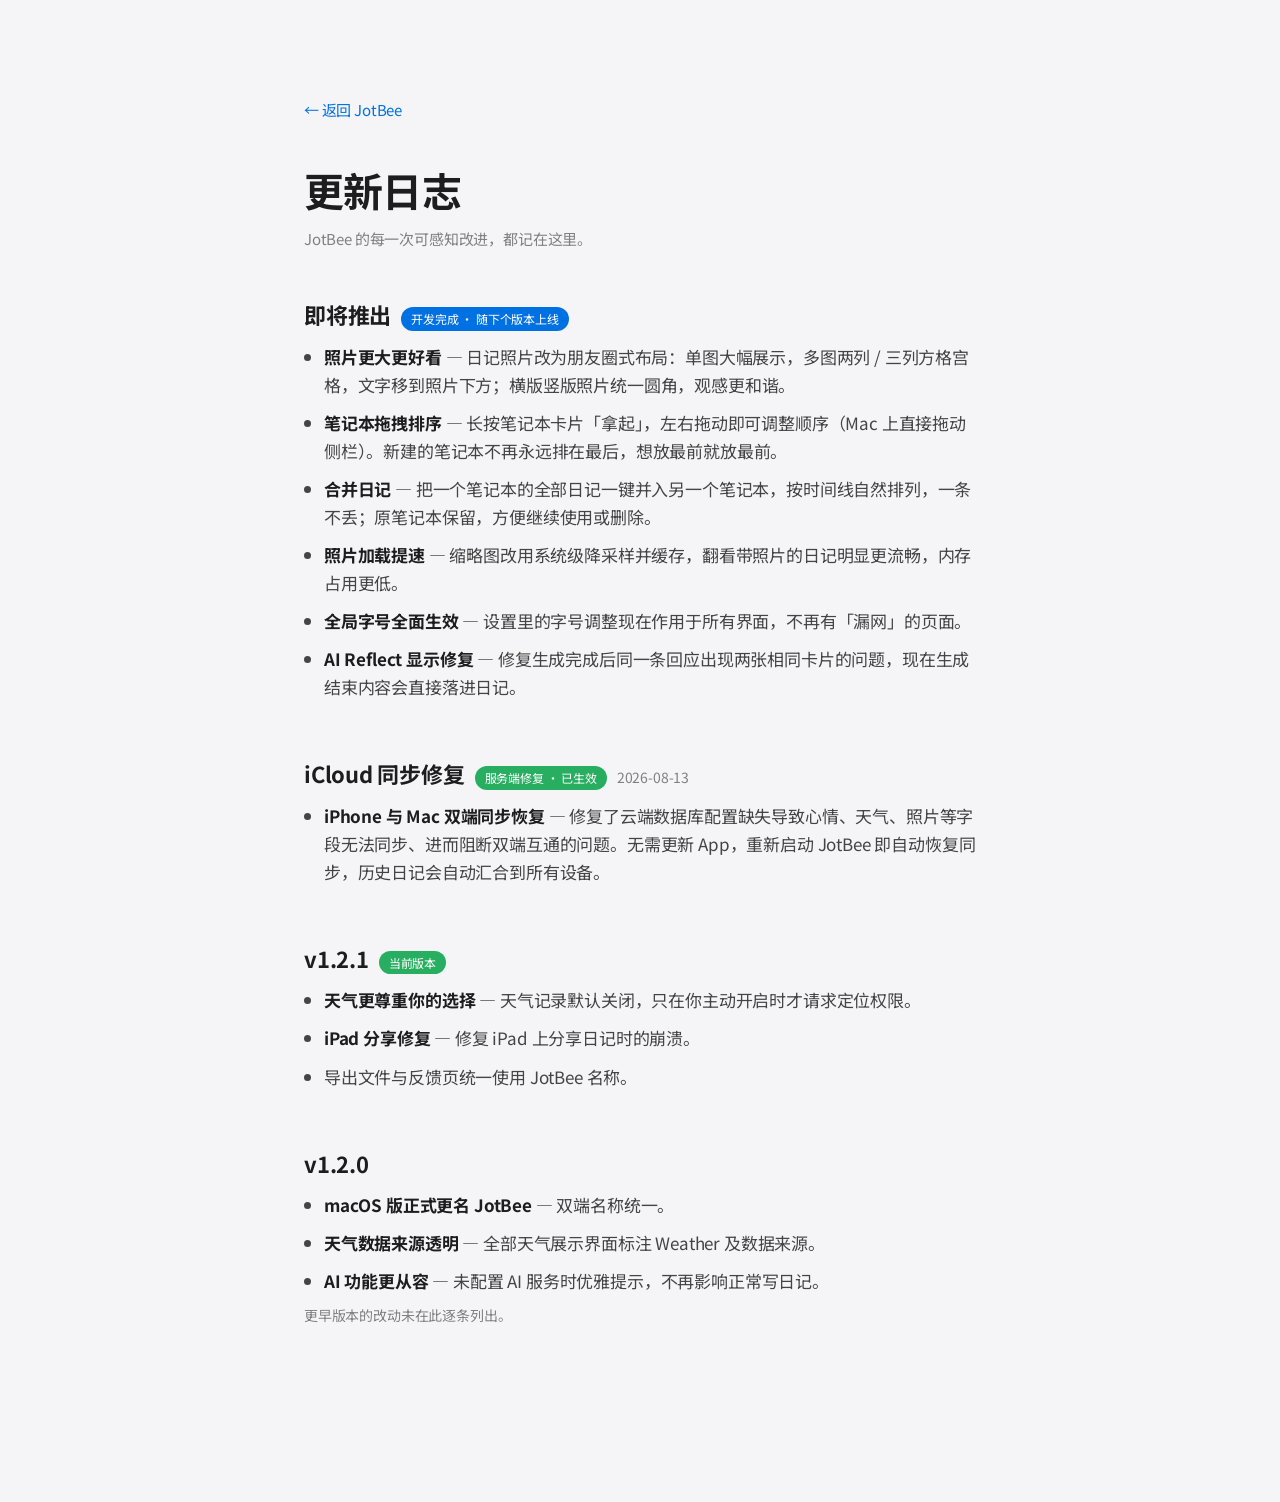
==== commit 1f795460: "site: changelog 即将推出补充「照片朋友圈式布局」条目 Co-Authored-By: Claude Fable 5 <noreply@anthropic.com> Claude-Ses" ====
--- a/changelog.html
+++ b/changelog.html
@@ -38,6 +38,7 @@
                 <span class="release-badge">开发完成 · 随下个版本上线</span>
             </div>
             <ul>
+                <li><strong>照片更大更好看</strong> — 日记照片改为朋友圈式布局：单图大幅展示，多图两列 / 三列方格宫格，文字移到照片下方；横版竖版照片统一圆角，观感更和谐。</li>
                 <li><strong>笔记本拖拽排序</strong> — 长按笔记本卡片「拿起」，左右拖动即可调整顺序（Mac 上直接拖动侧栏）。新建的笔记本不再永远排在最后，想放最前就放最前。</li>
                 <li><strong>合并日记</strong> — 把一个笔记本的全部日记一键并入另一个笔记本，按时间线自然排列，一条不丢；原笔记本保留，方便继续使用或删除。</li>
                 <li><strong>照片加载提速</strong> — 缩略图改用系统级降采样并缓存，翻看带照片的日记明显更流畅，内存占用更低。</li>
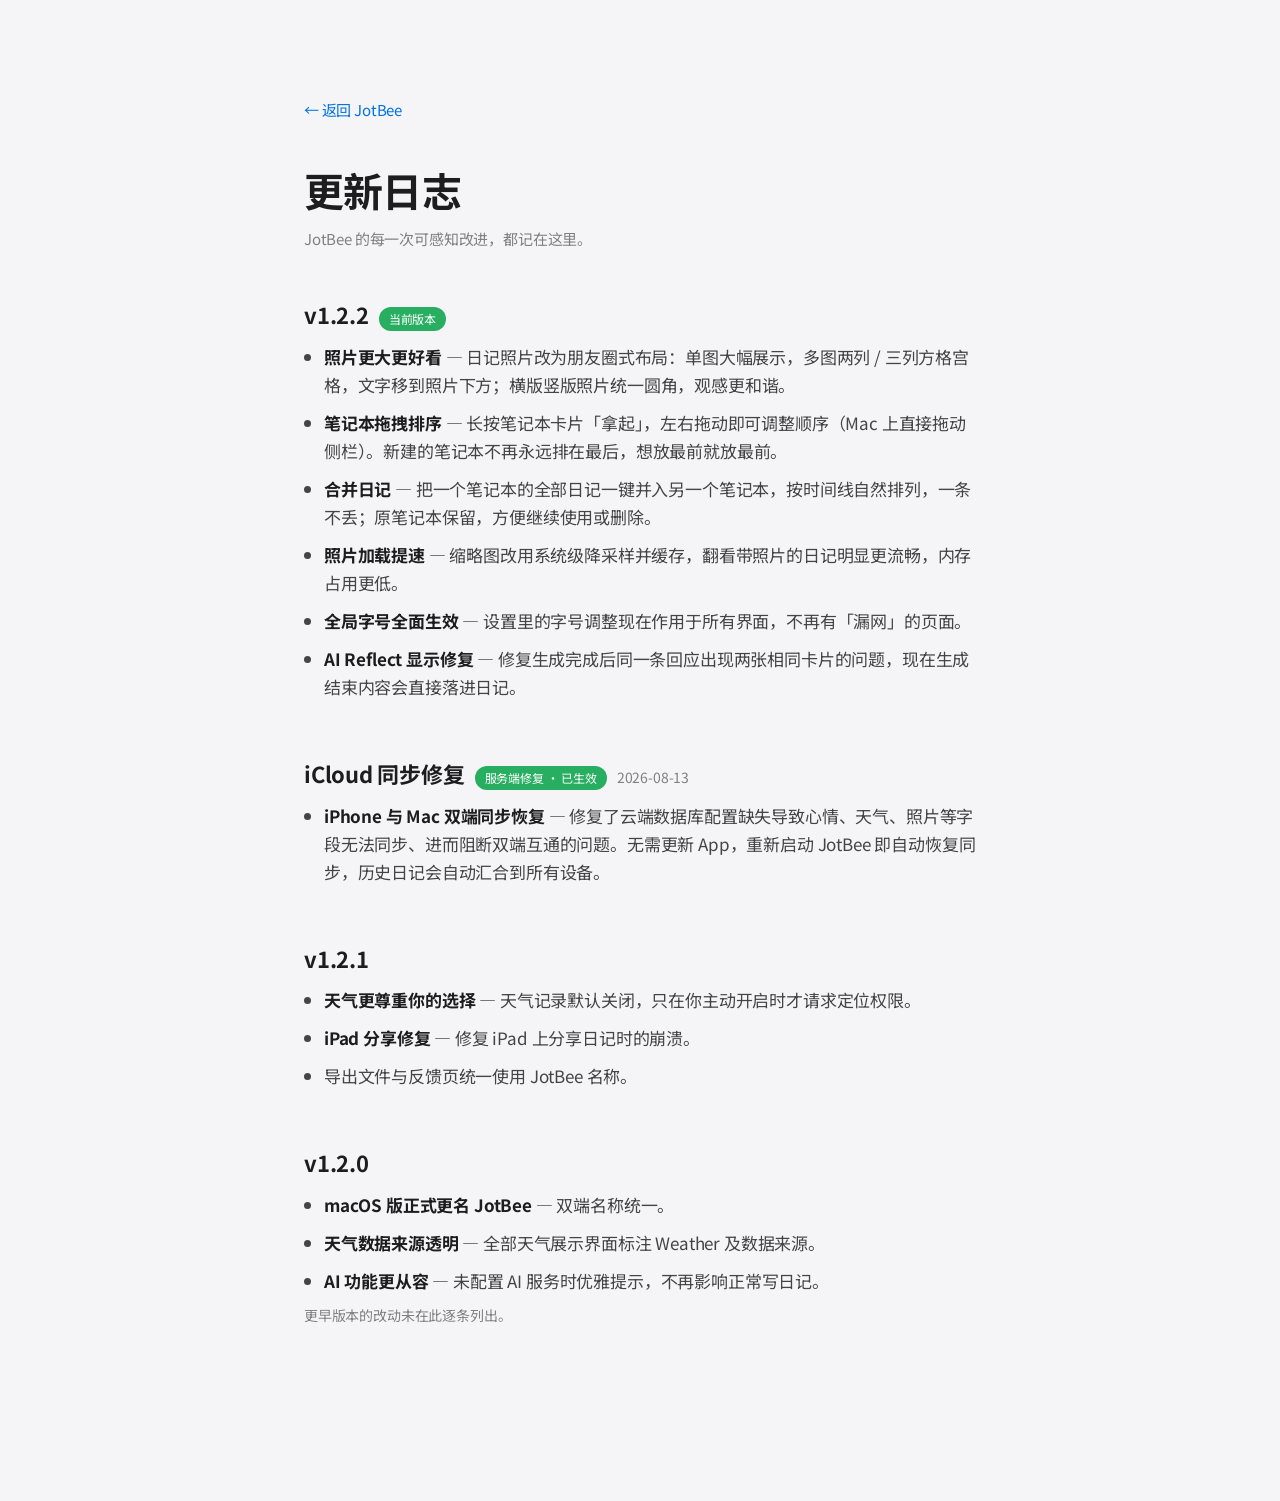
==== commit 96cdc584: "site: v1.2.2 双端上架 — changelog「即将推出」转正 + 首页版本号同步 Co-Authored-By: Claude Opus 5 (1M context) <noreply@" ====
--- a/changelog.html
+++ b/changelog.html
@@ -34,8 +34,8 @@
 
         <div class="release">
             <div class="release-head">
-                <h2>即将推出</h2>
-                <span class="release-badge">开发完成 · 随下个版本上线</span>
+                <h2>v1.2.2</h2>
+                <span class="release-badge badge-live">当前版本</span>
             </div>
             <ul>
                 <li><strong>照片更大更好看</strong> — 日记照片改为朋友圈式布局：单图大幅展示，多图两列 / 三列方格宫格，文字移到照片下方；横版竖版照片统一圆角，观感更和谐。</li>
@@ -61,7 +61,6 @@
         <div class="release">
             <div class="release-head">
                 <h2>v1.2.1</h2>
-                <span class="release-badge badge-live">当前版本</span>
             </div>
             <ul>
                 <li><strong>天气更尊重你的选择</strong> — 天气记录默认关闭，只在你主动开启时才请求定位权限。</li>
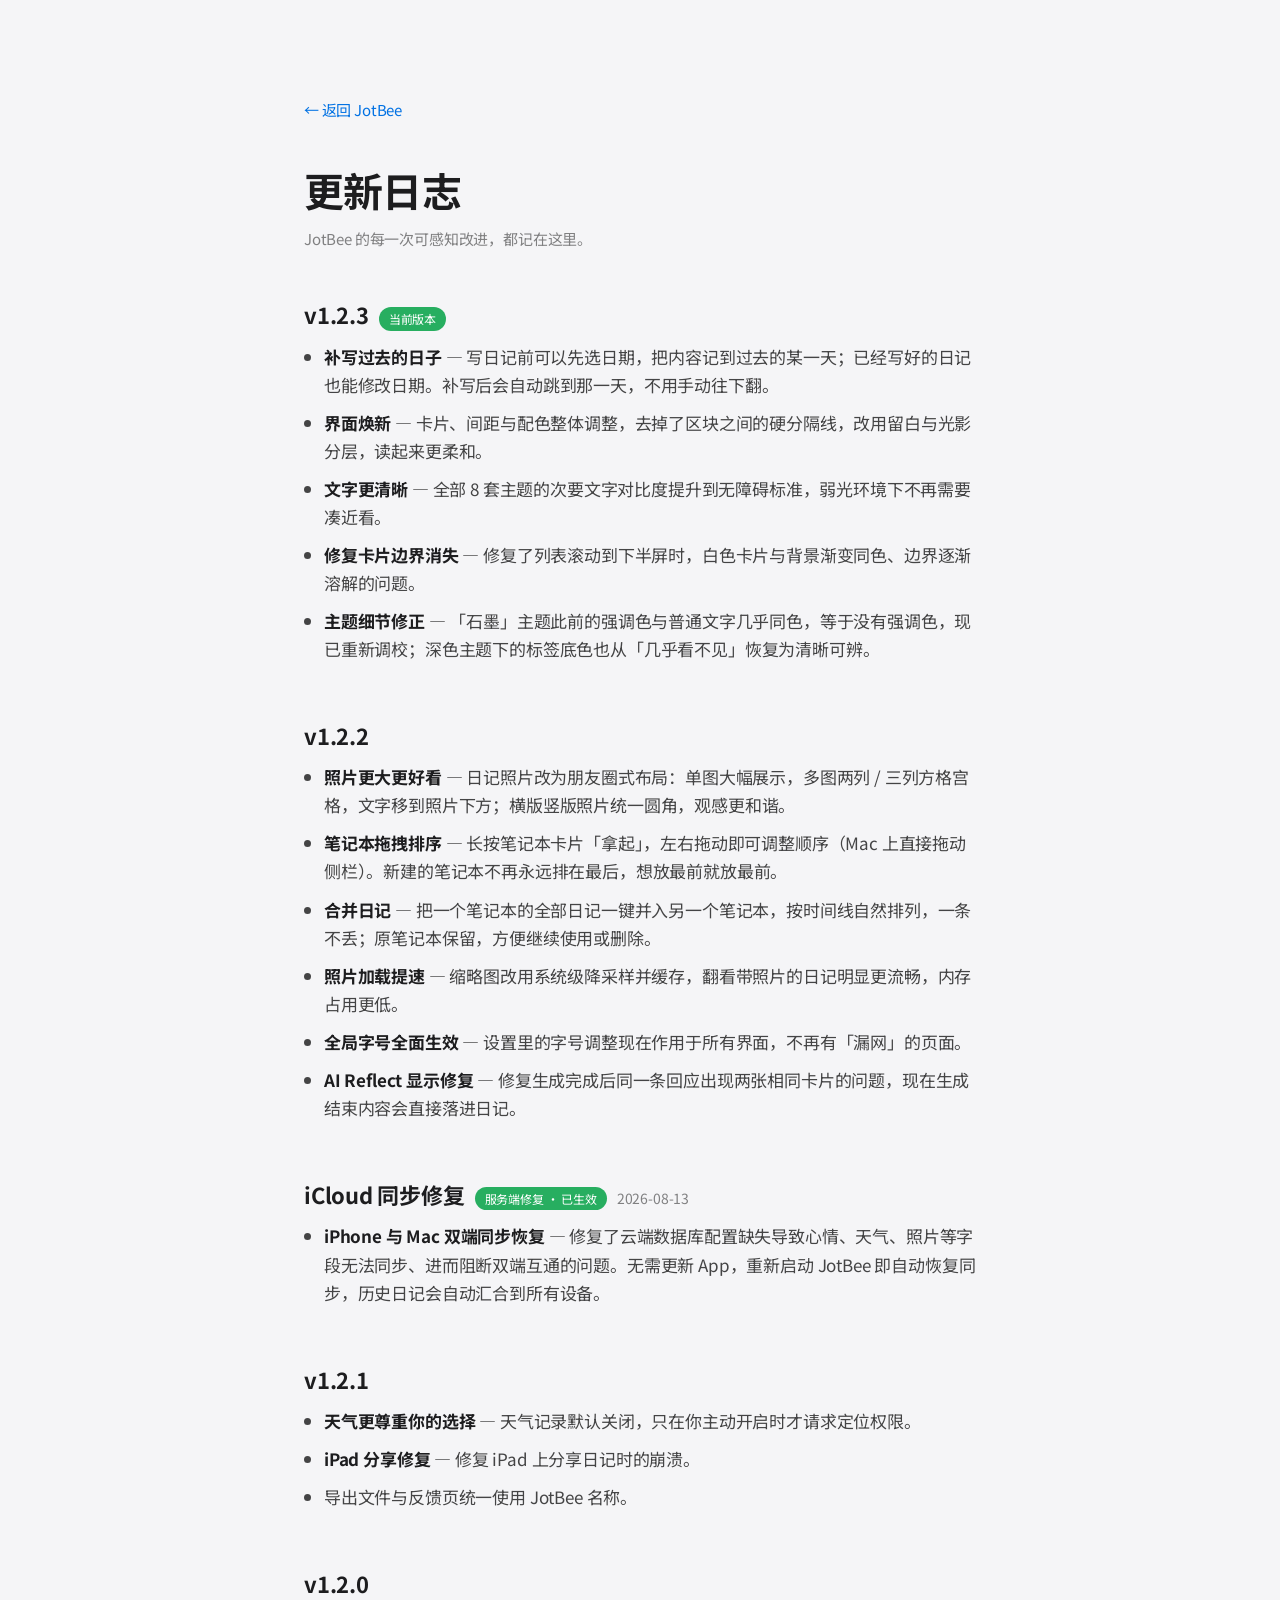
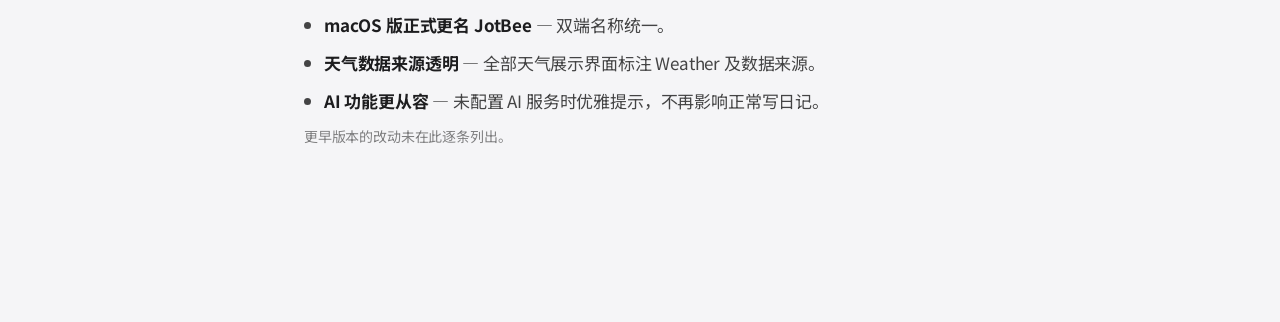
==== commit 524d09d3: "site: v1.2.3 双端上架 — changelog 新增版本段 + 首页版本号同步 App Store 审核于 2026-08-31 05:48 通过，iOS / macOS 双端均已「可分发" ====
--- a/changelog.html
+++ b/changelog.html
@@ -34,8 +34,21 @@
 
         <div class="release">
             <div class="release-head">
+                <h2>v1.2.3</h2>
+                <span class="release-badge badge-live">当前版本</span>
+            </div>
+            <ul>
+                <li><strong>补写过去的日子</strong> — 写日记前可以先选日期，把内容记到过去的某一天；已经写好的日记也能修改日期。补写后会自动跳到那一天，不用手动往下翻。</li>
+                <li><strong>界面焕新</strong> — 卡片、间距与配色整体调整，去掉了区块之间的硬分隔线，改用留白与光影分层，读起来更柔和。</li>
+                <li><strong>文字更清晰</strong> — 全部 8 套主题的次要文字对比度提升到无障碍标准，弱光环境下不再需要凑近看。</li>
+                <li><strong>修复卡片边界消失</strong> — 修复了列表滚动到下半屏时，白色卡片与背景渐变同色、边界逐渐溶解的问题。</li>
+                <li><strong>主题细节修正</strong> — 「石墨」主题此前的强调色与普通文字几乎同色，等于没有强调色，现已重新调校；深色主题下的标签底色也从「几乎看不见」恢复为清晰可辨。</li>
+            </ul>
+        </div>
+
+        <div class="release">
+            <div class="release-head">
                 <h2>v1.2.2</h2>
-                <span class="release-badge badge-live">当前版本</span>
             </div>
             <ul>
                 <li><strong>照片更大更好看</strong> — 日记照片改为朋友圈式布局：单图大幅展示，多图两列 / 三列方格宫格，文字移到照片下方；横版竖版照片统一圆角，观感更和谐。</li>
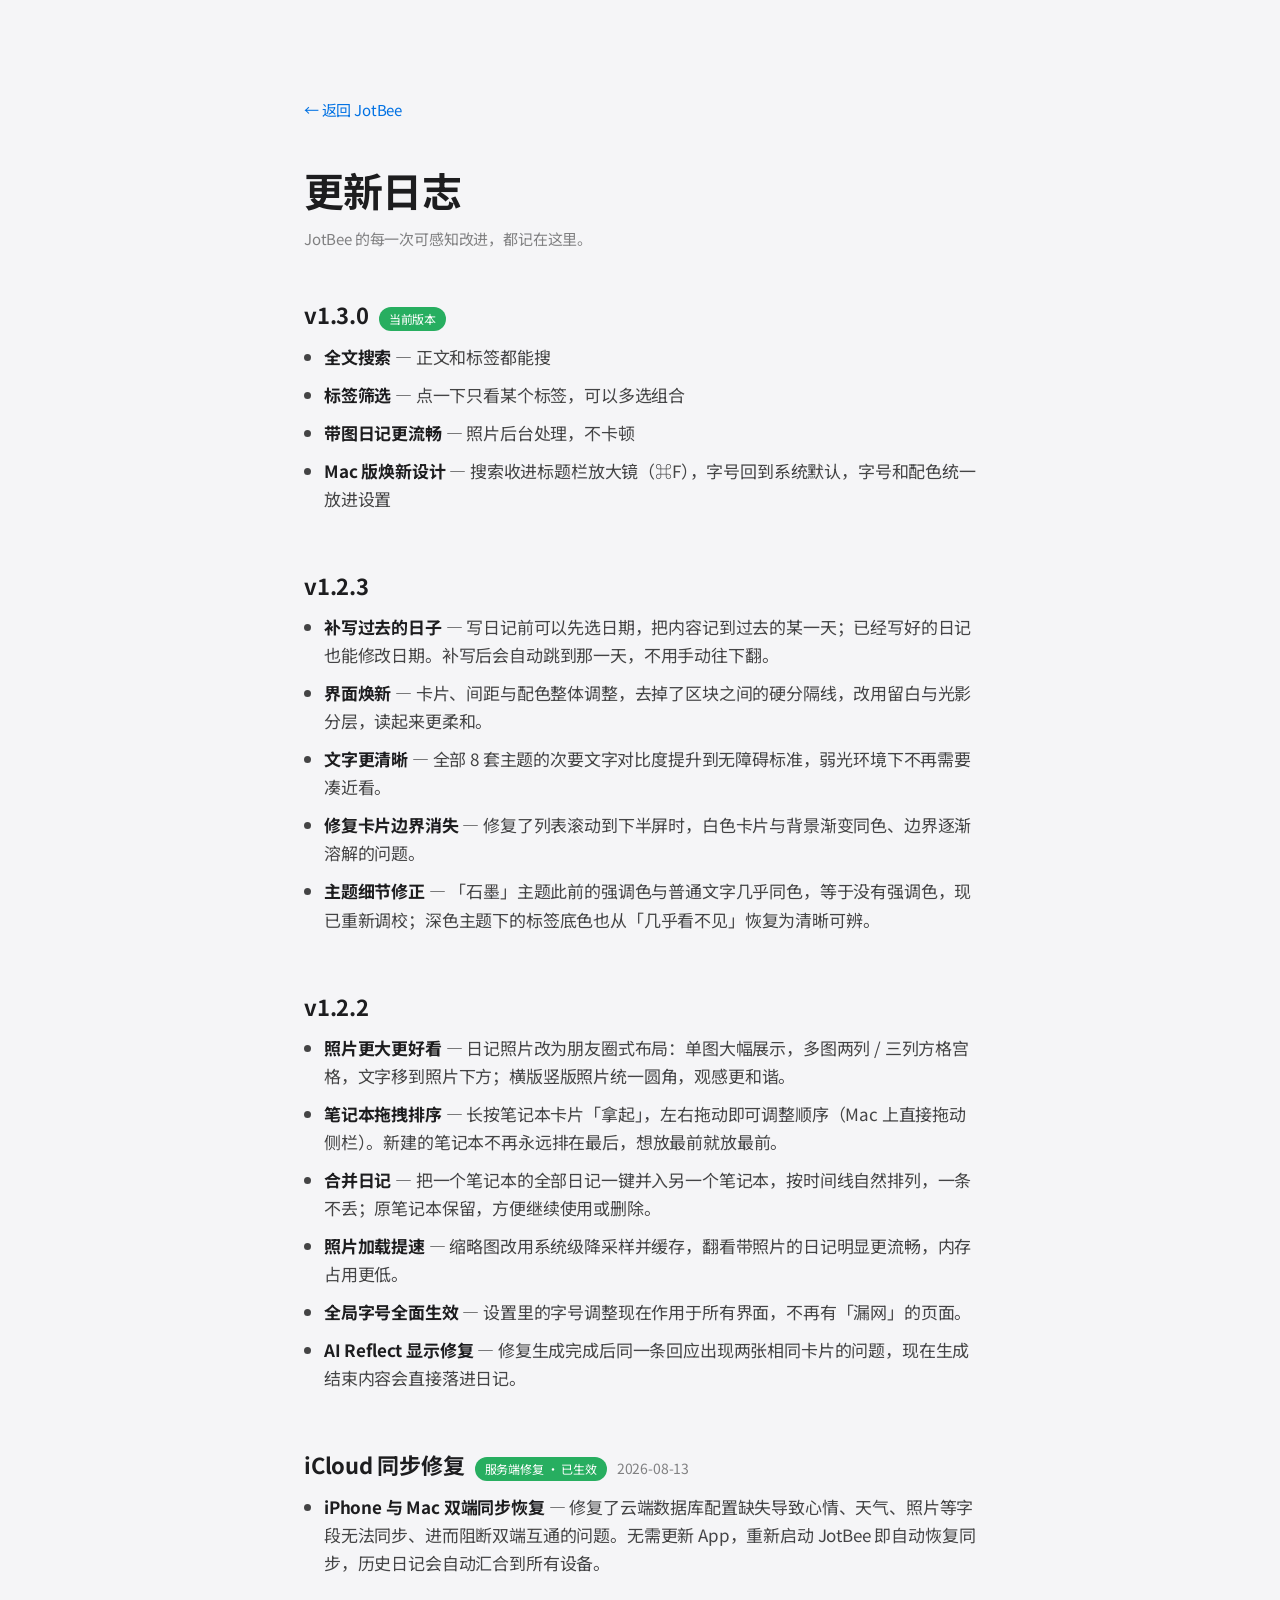
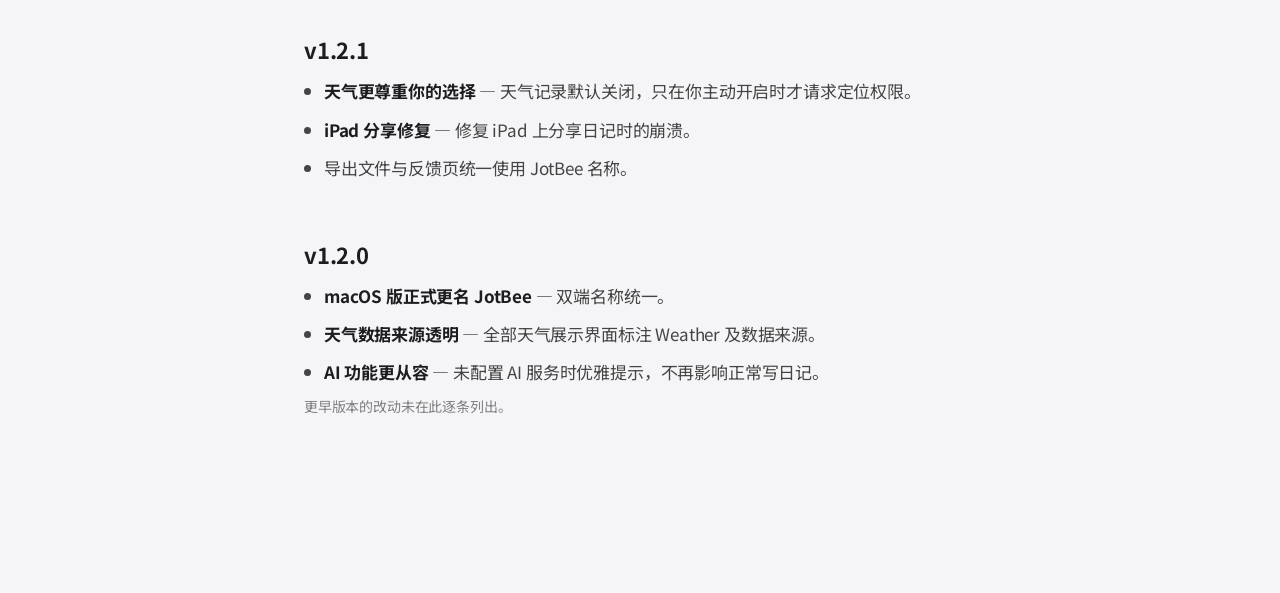
==== commit 2720bbb7: "site: v1.3.0 双端上架 — changelog 新增版本段 + 首页版本号同步 Co-Authored-By: Claude Opus 5.5 <noreply@anthropic.com" ====
--- a/changelog.html
+++ b/changelog.html
@@ -34,8 +34,20 @@
 
         <div class="release">
             <div class="release-head">
+                <h2>v1.3.0</h2>
+                <span class="release-badge badge-live">当前版本</span>
+            </div>
+            <ul>
+                <li><strong>全文搜索</strong> — 正文和标签都能搜</li>
+                <li><strong>标签筛选</strong> — 点一下只看某个标签，可以多选组合</li>
+                <li><strong>带图日记更流畅</strong> — 照片后台处理，不卡顿</li>
+                <li><strong>Mac 版焕新设计</strong> — 搜索收进标题栏放大镜（⌘F），字号回到系统默认，字号和配色统一放进设置</li>
+            </ul>
+        </div>
+
+        <div class="release">
+            <div class="release-head">
                 <h2>v1.2.3</h2>
-                <span class="release-badge badge-live">当前版本</span>
             </div>
             <ul>
                 <li><strong>补写过去的日子</strong> — 写日记前可以先选日期，把内容记到过去的某一天；已经写好的日记也能修改日期。补写后会自动跳到那一天，不用手动往下翻。</li>
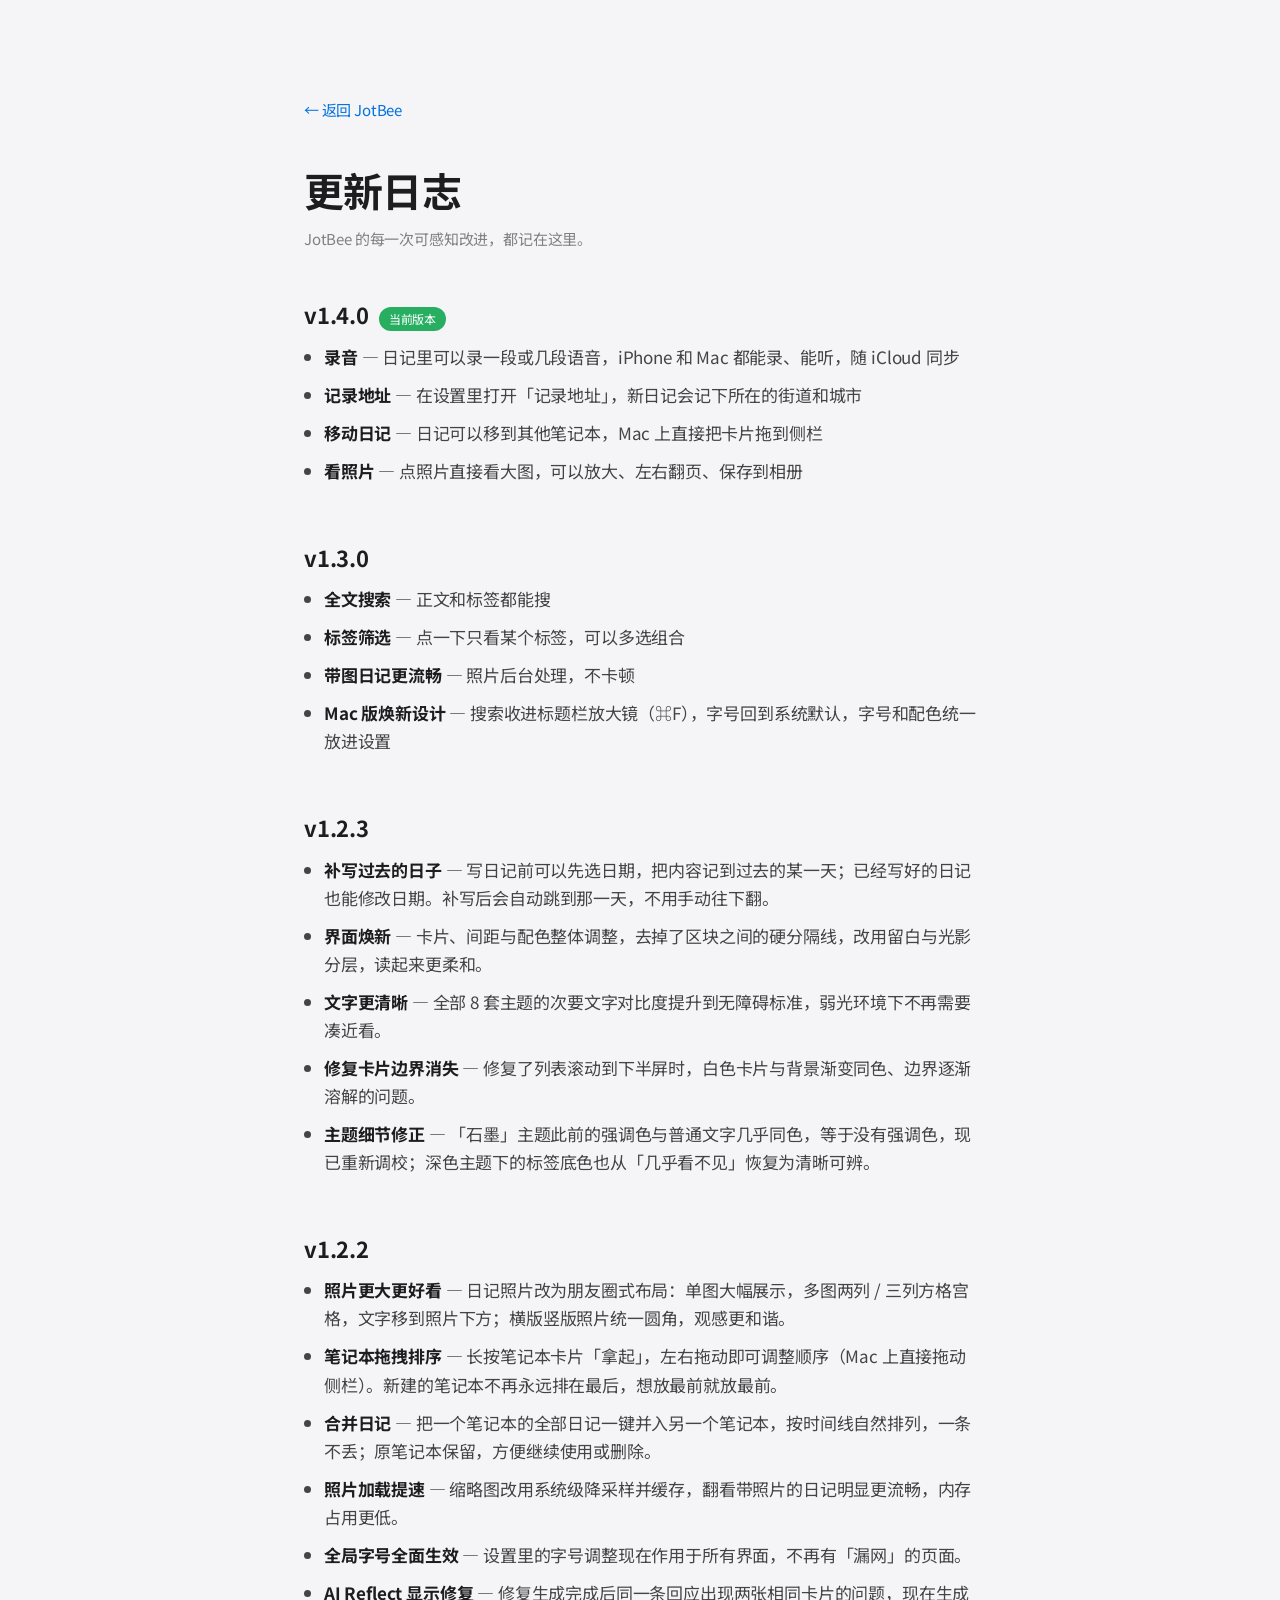
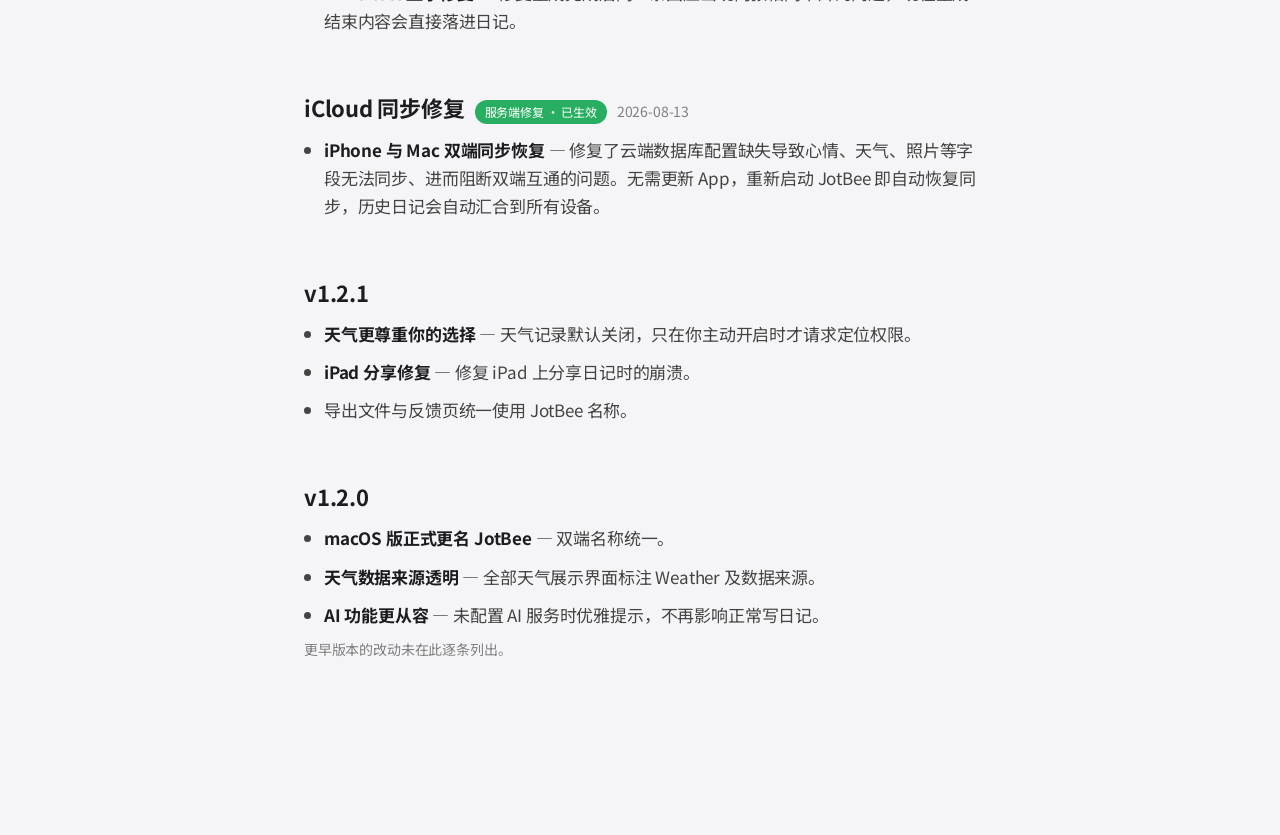
==== commit 0b754688: "site: v1.4.0 双端上架 — changelog 新增版本段 + 首页版本号同步 Co-Authored-By: Claude Opus 5.5 <noreply@anthropic.com" ====
--- a/changelog.html
+++ b/changelog.html
@@ -34,8 +34,20 @@
 
         <div class="release">
             <div class="release-head">
+                <h2>v1.4.0</h2>
+                <span class="release-badge badge-live">当前版本</span>
+            </div>
+            <ul>
+                <li><strong>录音</strong> — 日记里可以录一段或几段语音，iPhone 和 Mac 都能录、能听，随 iCloud 同步</li>
+                <li><strong>记录地址</strong> — 在设置里打开「记录地址」，新日记会记下所在的街道和城市</li>
+                <li><strong>移动日记</strong> — 日记可以移到其他笔记本，Mac 上直接把卡片拖到侧栏</li>
+                <li><strong>看照片</strong> — 点照片直接看大图，可以放大、左右翻页、保存到相册</li>
+            </ul>
+        </div>
+
+        <div class="release">
+            <div class="release-head">
                 <h2>v1.3.0</h2>
-                <span class="release-badge badge-live">当前版本</span>
             </div>
             <ul>
                 <li><strong>全文搜索</strong> — 正文和标签都能搜</li>
